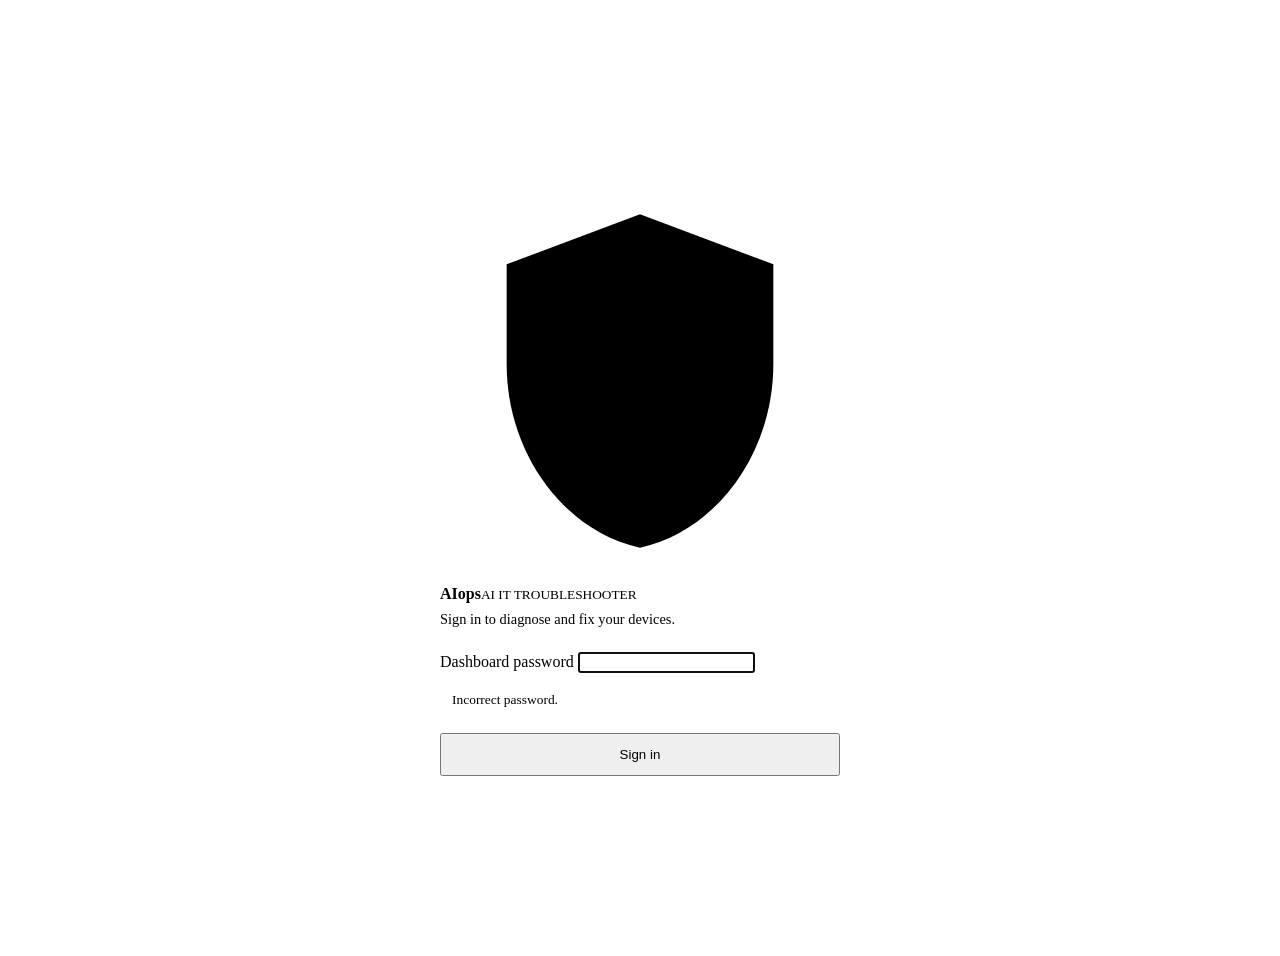
==== frontend/login.html @ 0e2e742e "Half Done" ====
<!doctype html>
<html lang="en" data-theme="dark">
<head>
  <meta charset="utf-8">
  <meta name="viewport" content="width=device-width, initial-scale=1">
  <title>AIops · Sign in</title>
  <link rel="stylesheet" href="/static/style.css">
  <script>
    try { const saved = localStorage.getItem('sentinel-theme'); if (saved) document.documentElement.dataset.theme = saved; } catch (_error) {}
  </script>
  <style>
    .login-shell { display: grid; place-items: center; min-height: 100vh; padding: 20px; }
    .login-card { width: min(400px, 100%); padding: 34px; background: var(--surface); border: 1px solid var(--line); border-radius: var(--radius); box-shadow: var(--shadow); }
    .login-card .brand { margin: 0 0 8px; }
    .login-card .subheading { margin: 0 0 24px; font-size: .9rem; }
    .login-card .primary-button { width: 100%; margin-top: 16px; padding: 12px; }
    .login-error { margin-top: 10px; padding: 9px 12px; border-radius: var(--radius-sm); color: var(--bad); background: var(--bad-soft); font-size: .84rem; }
  </style>
</head>
<body>
  <div class="login-shell">
    <form class="login-card" method="post" action="/login">
      <div class="brand">
        <span class="brand-mark"><svg viewBox="0 0 24 24"><path d="M12 2l8 3v6c0 5.3-3.4 10-8 11-4.6-1-8-5.7-8-11V5z"/></svg></span>
        <div><strong>AIops</strong><small>AI IT TROUBLESHOOTER</small></div>
      </div>
      <p class="subheading">Sign in to diagnose and fix your devices.</p>
      <label class="field-label" for="password">Dashboard password</label>
      <input id="password" class="field-input" name="password" type="password" autocomplete="current-password" autofocus required>
      <div id="login-error" class="login-error hidden">Incorrect password.</div>
      <button class="primary-button" type="submit">Sign in</button>
    </form>
  </div>
  <script>
    if (new URLSearchParams(location.search).get('error')) {
      document.getElementById('login-error').classList.remove('hidden');
    }
  </script>
</body>
</html>
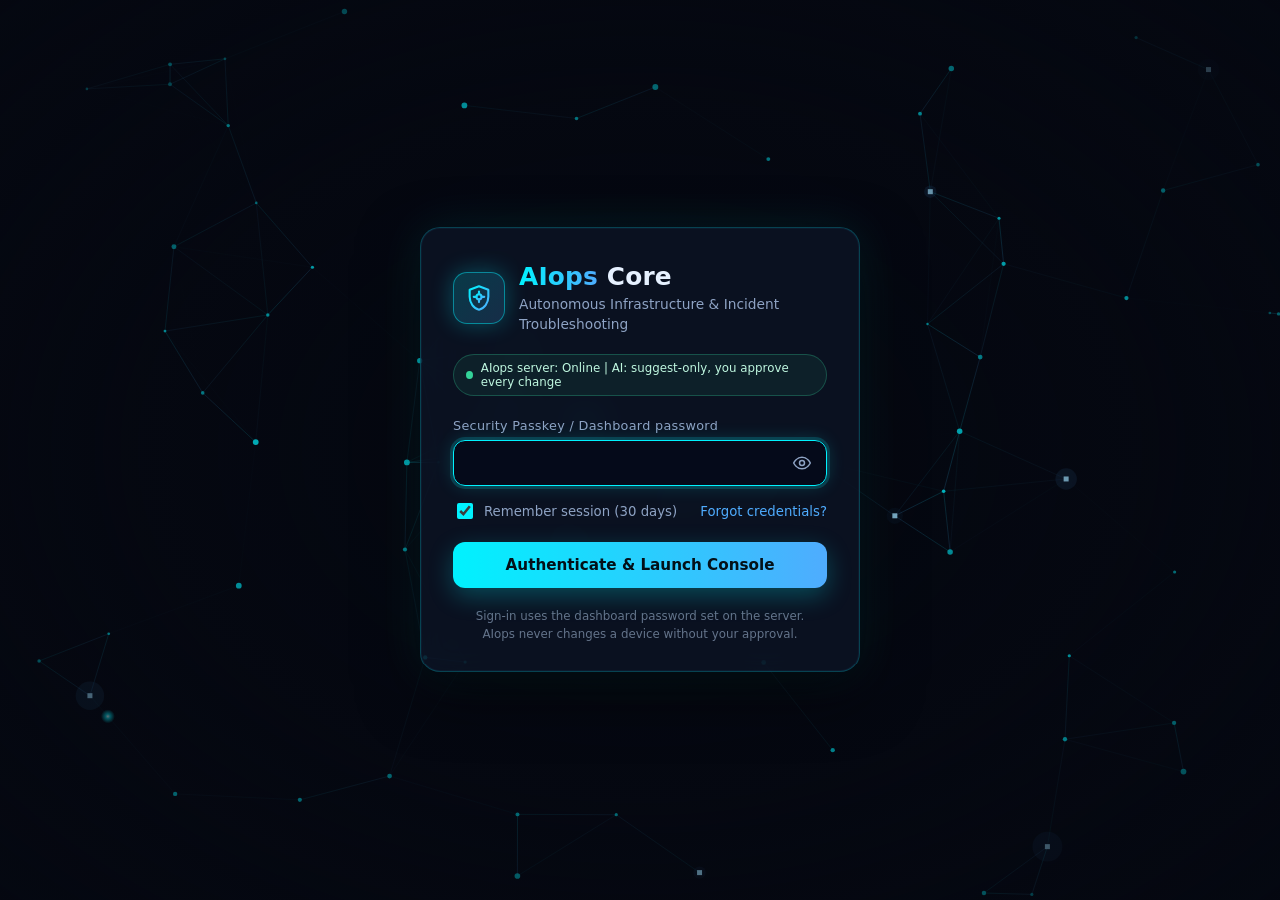
==== commit 6507de59: "Version 2.0." ====
--- a/frontend/login.html
+++ b/frontend/login.html
@@ -1,40 +1,300 @@
 <!doctype html>
-<html lang="en" data-theme="dark">
+<html lang="en">
 <head>
   <meta charset="utf-8">
   <meta name="viewport" content="width=device-width, initial-scale=1">
-  <title>AIops · Sign in</title>
-  <link rel="stylesheet" href="/static/style.css">
-  <script>
-    try { const saved = localStorage.getItem('sentinel-theme'); if (saved) document.documentElement.dataset.theme = saved; } catch (_error) {}
-  </script>
+  <title>AIops Core · Sign in</title>
+  <!-- Self-contained on purpose: the login page must work on a LAN server without internet (no CDN). -->
   <style>
-    .login-shell { display: grid; place-items: center; min-height: 100vh; padding: 20px; }
-    .login-card { width: min(400px, 100%); padding: 34px; background: var(--surface); border: 1px solid var(--line); border-radius: var(--radius); box-shadow: var(--shadow); }
-    .login-card .brand { margin: 0 0 8px; }
-    .login-card .subheading { margin: 0 0 24px; font-size: .9rem; }
-    .login-card .primary-button { width: 100%; margin-top: 16px; padding: 12px; }
-    .login-error { margin-top: 10px; padding: 9px 12px; border-radius: var(--radius-sm); color: var(--bad); background: var(--bad-soft); font-size: .84rem; }
+    :root {
+      --bg: #050811;
+      --cyan: #00f2fe;
+      --blue: #4facfe;
+      --card: rgba(15, 23, 42, 0.65);
+      --line: rgba(0, 242, 254, 0.22);
+      --text: #e6f1ff;
+      --muted: #8ea3c4;
+      --field: rgba(2, 6, 23, 0.6);
+      --bad: #f87171;
+      --ok: #34d399;
+      --font: "Inter", "Segoe UI Variable Text", "Segoe UI", system-ui, -apple-system, sans-serif;
+    }
+    * { box-sizing: border-box; }
+    html, body { height: 100%; margin: 0; }
+    body { background: var(--bg); color: var(--text); font-family: var(--font); overflow-x: hidden; }
+    #mesh { position: fixed; inset: 0; width: 100%; height: 100%; display: block; z-index: 0; }
+    .vignette { position: fixed; inset: 0; z-index: 1; pointer-events: none;
+      background: radial-gradient(ellipse at center, transparent 0%, rgba(5, 8, 17, 0.35) 55%, rgba(5, 8, 17, 0.9) 100%); }
+    .shell { position: relative; z-index: 2; min-height: 100%; display: grid; place-items: center; padding: 24px 16px; }
+
+    .card { width: min(440px, 100%); padding: 34px 32px 28px; border-radius: 20px; background: var(--card);
+      border: 1px solid var(--line); -webkit-backdrop-filter: blur(16px); backdrop-filter: blur(16px);
+      box-shadow: 0 0 0 1px rgba(79, 172, 254, 0.06) inset, 0 20px 60px rgba(0, 0, 0, 0.55), 0 0 48px rgba(0, 242, 254, 0.10);
+      animation: rise .6s ease-out both; }
+    @keyframes rise { from { opacity: 0; transform: translateY(14px) scale(.98); } to { opacity: 1; transform: none; } }
+
+    .brand { display: flex; align-items: center; gap: 14px; }
+    .badge { width: 52px; height: 52px; flex: none; display: grid; place-items: center; border-radius: 14px;
+      background: linear-gradient(135deg, rgba(0, 242, 254, 0.18), rgba(79, 172, 254, 0.18)); border: 1px solid rgba(0, 242, 254, 0.45);
+      box-shadow: 0 0 22px rgba(0, 242, 254, 0.28); }
+    .badge svg { width: 28px; height: 28px; }
+    h1 { margin: 0; font-size: 1.55rem; letter-spacing: .2px; }
+    h1 span { background: linear-gradient(90deg, var(--cyan), var(--blue)); -webkit-background-clip: text; background-clip: text; color: transparent; }
+    .subtitle { margin: 4px 0 0; color: var(--muted); font-size: .86rem; line-height: 1.4; }
+
+    .status { display: inline-flex; align-items: center; gap: 8px; margin: 20px 0 22px; padding: 6px 12px; border-radius: 999px;
+      font-size: .74rem; color: #bff7e0; background: rgba(52, 211, 153, 0.08); border: 1px solid rgba(52, 211, 153, 0.28); }
+    .dot { width: 8px; height: 8px; border-radius: 50%; background: var(--ok); box-shadow: 0 0 0 0 rgba(52, 211, 153, 0.7); animation: pulse 1.8s infinite; }
+    @keyframes pulse { 0% { box-shadow: 0 0 0 0 rgba(52, 211, 153, .7); } 70% { box-shadow: 0 0 0 9px rgba(52, 211, 153, 0); } 100% { box-shadow: 0 0 0 0 rgba(52, 211, 153, 0); } }
+
+    label.field { display: block; margin-bottom: 7px; font-size: .8rem; color: var(--muted); letter-spacing: .3px; }
+    .input-wrap { position: relative; }
+    input[type=password], input[type=text] { width: 100%; padding: 13px 46px 13px 14px; border-radius: 12px; font: inherit; font-size: .95rem;
+      color: var(--text); background: var(--field); border: 1px solid rgba(148, 163, 184, 0.22); outline: none; transition: border-color .2s, box-shadow .2s; }
+    input[type=password]:focus, input[type=text]:focus { border-color: var(--cyan); box-shadow: 0 0 0 3px rgba(0, 242, 254, 0.16), 0 0 18px rgba(0, 242, 254, 0.18); }
+    .toggle { position: absolute; right: 8px; top: 50%; transform: translateY(-50%); width: 34px; height: 34px; display: grid; place-items: center;
+      border: 0; border-radius: 8px; background: transparent; color: var(--muted); cursor: pointer; }
+    .toggle:hover, .toggle:focus-visible { color: var(--cyan); background: rgba(0, 242, 254, 0.08); outline: none; }
+    .toggle svg { width: 20px; height: 20px; }
+
+    .row { display: flex; align-items: center; justify-content: space-between; gap: 12px; margin: 14px 0 20px; font-size: .83rem; flex-wrap: wrap; }
+    .check { display: inline-flex; align-items: center; gap: 8px; color: var(--muted); cursor: pointer; }
+    .check input { width: 16px; height: 16px; accent-color: var(--cyan); }
+    .link { color: var(--blue); background: none; border: 0; padding: 0; font: inherit; cursor: pointer; }
+    .link:hover, .link:focus-visible { color: var(--cyan); text-decoration: underline; outline: none; }
+    .help { margin: -8px 0 18px; padding: 10px 12px; border-radius: 10px; font-size: .8rem; line-height: 1.5; color: var(--muted);
+      background: rgba(79, 172, 254, 0.07); border: 1px solid rgba(79, 172, 254, 0.2); }
+    .help code { color: var(--text); }
+
+    .cta { position: relative; width: 100%; padding: 14px; border: 0; border-radius: 12px; cursor: pointer; font: inherit; font-weight: 600; font-size: .95rem;
+      color: #031018; background: linear-gradient(90deg, var(--cyan), var(--blue)); box-shadow: 0 8px 24px rgba(0, 242, 254, 0.25);
+      transition: transform .15s, box-shadow .2s, filter .2s; display: inline-flex; align-items: center; justify-content: center; gap: 10px; }
+    .cta:hover { transform: translateY(-2px); box-shadow: 0 12px 30px rgba(0, 242, 254, 0.35); filter: brightness(1.05); }
+    .cta:focus-visible { outline: 2px solid #fff; outline-offset: 3px; }
+    .cta:disabled { cursor: progress; transform: none; filter: saturate(.8); }
+    .spinner { width: 18px; height: 18px; border-radius: 50%; border: 2px solid rgba(3, 16, 24, 0.3); border-top-color: #031018; animation: spin .8s linear infinite; display: none; }
+    .loading .spinner { display: inline-block; }
+    @keyframes spin { to { transform: rotate(360deg); } }
+
+    .error { margin: 12px 0 0; padding: 10px 12px; border-radius: 10px; font-size: .84rem; color: #fecaca; background: rgba(248, 113, 113, 0.1); border: 1px solid rgba(248, 113, 113, 0.35); }
+    .foot { margin: 20px 0 0; text-align: center; font-size: .74rem; color: #64748b; line-height: 1.5; }
+    [hidden] { display: none !important; }
+
+    @media (max-width: 480px) { .card { padding: 26px 20px 22px; border-radius: 16px; } h1 { font-size: 1.35rem; } .badge { width: 46px; height: 46px; } }
+    @media (prefers-reduced-motion: reduce) { .card, .dot, .spinner { animation: none; } .cta:hover { transform: none; } }
   </style>
 </head>
 <body>
-  <div class="login-shell">
-    <form class="login-card" method="post" action="/login">
+  <canvas id="mesh" aria-hidden="true"></canvas>
+  <div class="vignette"></div>
+
+  <main class="shell">
+    <form id="login" class="card" method="post" action="/login" novalidate>
       <div class="brand">
-        <span class="brand-mark"><svg viewBox="0 0 24 24"><path d="M12 2l8 3v6c0 5.3-3.4 10-8 11-4.6-1-8-5.7-8-11V5z"/></svg></span>
-        <div><strong>AIops</strong><small>AI IT TROUBLESHOOTER</small></div>
+        <div class="badge" aria-hidden="true">
+          <svg viewBox="0 0 24 24" fill="none" stroke="url(#g)" stroke-width="1.8" stroke-linecap="round" stroke-linejoin="round">
+            <defs><linearGradient id="g" x1="0" y1="0" x2="1" y2="1"><stop offset="0" stop-color="#00f2fe"/><stop offset="1" stop-color="#4facfe"/></linearGradient></defs>
+            <path d="M12 2l8 3v6c0 5.3-3.4 10-8 11-4.6-1-8-5.7-8-11V5z"/><circle cx="12" cy="11" r="2.2"/><path d="M12 8.8V6.5M12 13.2v2.3M9.8 11H7.5M14.2 11h2.3"/>
+          </svg>
+        </div>
+        <div>
+          <h1><span>AIops</span> Core</h1>
+          <p class="subtitle">Autonomous Infrastructure &amp; Incident Troubleshooting</p>
+        </div>
       </div>
-      <p class="subheading">Sign in to diagnose and fix your devices.</p>
-      <label class="field-label" for="password">Dashboard password</label>
-      <input id="password" class="field-input" name="password" type="password" autocomplete="current-password" autofocus required>
-      <div id="login-error" class="login-error hidden">Incorrect password.</div>
-      <button class="primary-button" type="submit">Sign in</button>
+
+      <!-- Only true statements: this page was served, so the server is up; the AI only suggests. -->
+      <div class="status" role="status"><span class="dot" aria-hidden="true"></span>AIops server: Online | AI: suggest-only, you approve every change</div>
+
+      <label class="field" for="password">Security Passkey / Dashboard password</label>
+      <div class="input-wrap">
+        <input id="password" name="password" type="password" autocomplete="current-password" autofocus required aria-describedby="login-error">
+        <button id="toggle" class="toggle" type="button" aria-label="Show password" aria-pressed="false">
+          <svg id="eye" viewBox="0 0 24 24" fill="none" stroke="currentColor" stroke-width="1.8" stroke-linecap="round" stroke-linejoin="round"><path d="M2 12s3.6-7 10-7 10 7 10 7-3.6 7-10 7S2 12 2 12z"/><circle cx="12" cy="12" r="3"/></svg>
+          <svg id="eye-off" viewBox="0 0 24 24" fill="none" stroke="currentColor" stroke-width="1.8" stroke-linecap="round" stroke-linejoin="round" hidden><path d="M3 3l18 18"/><path d="M10.6 5.1A9.7 9.7 0 0 1 12 5c6.4 0 10 7 10 7a17 17 0 0 1-3.2 4.1M6.6 6.6C3.8 8.4 2 12 2 12s3.6 7 10 7a9.6 9.6 0 0 0 5.4-1.6"/><path d="M9.9 9.9a3 3 0 0 0 4.2 4.2"/></svg>
+        </button>
+      </div>
+
+      <div class="row">
+        <input type="hidden" name="remember_present" value="1">
+        <label class="check"><input type="checkbox" name="remember" value="on" checked> Remember session (30 days)</label>
+        <button id="forgot" class="link" type="button" aria-expanded="false" aria-controls="help">Forgot credentials?</button>
+      </div>
+      <div id="help" class="help" hidden>
+        The password is <code>DASHBOARD_PASSWORD</code> in the server's <code>.env</code> file. Ask the person who runs the
+        AIops server; it cannot be reset from this page.
+      </div>
+
+      <button id="submit" class="cta" type="submit"><span class="spinner" aria-hidden="true"></span><span id="cta-text">Authenticate &amp; Launch Console</span></button>
+      <p id="login-error" class="error" role="alert" hidden>Incorrect password.</p>
+
+      <p class="foot">Sign-in uses the dashboard password set on the server.<br>AIops never changes a device without your approval.</p>
     </form>
-  </div>
+  </main>
+
   <script>
-    if (new URLSearchParams(location.search).get('error')) {
-      document.getElementById('login-error').classList.remove('hidden');
-    }
+    // ---- Form: show/hide password, help, loading state, error from the server ----
+    (() => {
+      const form = document.getElementById('login');
+      const input = document.getElementById('password');
+      const toggle = document.getElementById('toggle');
+      const error = document.getElementById('login-error');
+      if (new URLSearchParams(location.search).get('error')) error.hidden = false;
+      toggle.addEventListener('click', () => {
+        const show = input.type === 'password';
+        input.type = show ? 'text' : 'password';
+        toggle.setAttribute('aria-pressed', String(show));
+        toggle.setAttribute('aria-label', show ? 'Hide password' : 'Show password');
+        document.getElementById('eye').hidden = show;
+        document.getElementById('eye-off').hidden = !show;
+        input.focus();
+      });
+      document.getElementById('forgot').addEventListener('click', (event) => {
+        const help = document.getElementById('help');
+        help.hidden = !help.hidden;
+        event.currentTarget.setAttribute('aria-expanded', String(!help.hidden));
+      });
+      form.addEventListener('submit', (event) => {
+        if (!input.value) { event.preventDefault(); error.textContent = 'Enter the dashboard password.'; error.hidden = false; input.focus(); return; }
+        input.type = 'password';  // never send the page away with the password visible
+        const button = document.getElementById('submit');
+        button.disabled = true;
+        button.classList.add('loading');
+        document.getElementById('cta-text').textContent = 'Authenticating...';
+      });
+      // Back button after a failed or slow attempt: never leave the button stuck in its loading state.
+      window.addEventListener('pageshow', () => {
+        const button = document.getElementById('submit');
+        button.disabled = false;
+        button.classList.remove('loading');
+        document.getElementById('cta-text').textContent = 'Authenticate & Launch Console';
+      });
+    })();
+
+    // ---- Background: neural mesh of telemetry nodes, travelling data packets, cursor links ----
+    (() => {
+      const canvas = document.getElementById('mesh');
+      const ctx = canvas.getContext('2d');
+      const reduced = window.matchMedia('(prefers-reduced-motion: reduce)');
+      const LINK = 150, CURSOR_LINK = 190;
+      let width = 0, height = 0, dpr = 1, nodes = [], packets = [], frame = null, last = 0;
+      const mouse = { x: -9999, y: -9999, active: false };
+
+      function resize() {
+        dpr = Math.min(window.devicePixelRatio || 1, 2);
+        width = window.innerWidth; height = window.innerHeight;
+        canvas.width = Math.floor(width * dpr); canvas.height = Math.floor(height * dpr);
+        ctx.setTransform(dpr, 0, 0, dpr, 0, 0);
+        const count = Math.max(28, Math.min(95, Math.round(width * height / 16000)));
+        while (nodes.length < count) nodes.push(node());
+        nodes.length = count;
+        for (const item of nodes) { item.x = Math.min(item.x, width); item.y = Math.min(item.y, height); }
+        packets = packets.filter((packet) => packet.a < nodes.length && packet.b < nodes.length);
+        if (reduced.matches) draw(0);
+      }
+
+      function node() {
+        const speed = 0.12 + Math.random() * 0.28, angle = Math.random() * Math.PI * 2;
+        return { x: Math.random() * width, y: Math.random() * height, vx: Math.cos(angle) * speed, vy: Math.sin(angle) * speed,
+                 r: 1.2 + Math.random() * 1.8, server: Math.random() < 0.14, phase: Math.random() * Math.PI * 2 };
+      }
+
+      function spawnPacket() {
+        // A pulse leaves a random node toward one of its current neighbours.
+        const a = Math.floor(Math.random() * nodes.length);
+        const near = [];
+        for (let b = 0; b < nodes.length; b++) {
+          if (b !== a && Math.hypot(nodes[a].x - nodes[b].x, nodes[a].y - nodes[b].y) < LINK) near.push(b);
+        }
+        if (near.length) packets.push({ a, b: near[Math.floor(Math.random() * near.length)], t: 0, speed: 0.006 + Math.random() * 0.01 });
+      }
+
+      function draw(dt) {
+        ctx.clearRect(0, 0, width, height);
+        const step = Math.min(dt / 16.7, 3);
+        for (const item of nodes) {
+          if (!reduced.matches) {
+            item.x += item.vx * step; item.y += item.vy * step;
+            if (item.x < 0 || item.x > width) item.vx *= -1;
+            if (item.y < 0 || item.y > height) item.vy *= -1;
+            item.phase += 0.03 * step;
+          }
+        }
+        // Links between nearby nodes, brighter when closer.
+        for (let i = 0; i < nodes.length; i++) {
+          for (let j = i + 1; j < nodes.length; j++) {
+            const a = nodes[i], b = nodes[j], d = Math.hypot(a.x - b.x, a.y - b.y);
+            if (d < LINK) {
+              const alpha = (1 - d / LINK) * 0.38;
+              const gradient = ctx.createLinearGradient(a.x, a.y, b.x, b.y);
+              gradient.addColorStop(0, `rgba(0, 242, 254, ${alpha})`);
+              gradient.addColorStop(1, `rgba(79, 172, 254, ${alpha})`);
+              ctx.strokeStyle = gradient; ctx.lineWidth = 0.8;
+              ctx.beginPath(); ctx.moveTo(a.x, a.y); ctx.lineTo(b.x, b.y); ctx.stroke();
+            }
+          }
+        }
+        // Cursor: nearby nodes reach out to it.
+        if (mouse.active) {
+          for (const item of nodes) {
+            const d = Math.hypot(item.x - mouse.x, item.y - mouse.y);
+            if (d < CURSOR_LINK) {
+              ctx.strokeStyle = `rgba(0, 242, 254, ${(1 - d / CURSOR_LINK) * 0.6})`; ctx.lineWidth = 1;
+              ctx.shadowColor = 'rgba(0, 242, 254, 0.8)'; ctx.shadowBlur = 8;
+              ctx.beginPath(); ctx.moveTo(item.x, item.y); ctx.lineTo(mouse.x, mouse.y); ctx.stroke();
+              ctx.shadowBlur = 0;
+            }
+          }
+        }
+        // Data packets travelling along live links (dropped when their link stretches too far).
+        if (!reduced.matches) {
+          if (packets.length < 26 && Math.random() < 0.12 * step) spawnPacket();
+          packets = packets.filter((packet) => {
+            const a = nodes[packet.a], b = nodes[packet.b];
+            if (!a || !b || Math.hypot(a.x - b.x, a.y - b.y) > LINK * 1.15) return false;
+            packet.t += packet.speed * step;
+            if (packet.t >= 1) return false;
+            const x = a.x + (b.x - a.x) * packet.t, y = a.y + (b.y - a.y) * packet.t;
+            const glow = ctx.createRadialGradient(x, y, 0, x, y, 7);
+            glow.addColorStop(0, 'rgba(230, 255, 255, 0.95)'); glow.addColorStop(0.35, 'rgba(0, 242, 254, 0.75)'); glow.addColorStop(1, 'rgba(0, 242, 254, 0)');
+            ctx.fillStyle = glow; ctx.beginPath(); ctx.arc(x, y, 7, 0, Math.PI * 2); ctx.fill();
+            return true;
+          });
+        }
+        // Nodes: small telemetry points, a few larger "servers" with a soft halo.
+        for (const item of nodes) {
+          const pulse = 0.6 + Math.sin(item.phase) * 0.4;
+          if (item.server) {
+            ctx.fillStyle = `rgba(79, 172, 254, ${0.12 * pulse})`;
+            ctx.beginPath(); ctx.arc(item.x, item.y, item.r * 5, 0, Math.PI * 2); ctx.fill();
+            ctx.fillStyle = 'rgba(160, 225, 255, 0.95)';
+            ctx.fillRect(item.x - 2.5, item.y - 2.5, 5, 5);
+          } else {
+            ctx.fillStyle = `rgba(0, 242, 254, ${0.55 + 0.4 * pulse})`;
+            ctx.beginPath(); ctx.arc(item.x, item.y, item.r, 0, Math.PI * 2); ctx.fill();
+          }
+        }
+      }
+
+      function loop(now) {
+        const dt = last ? now - last : 16.7;
+        last = now;
+        draw(dt);
+        frame = requestAnimationFrame(loop);
+      }
+
+      function start() { if (frame === null && !reduced.matches && !document.hidden) { last = 0; frame = requestAnimationFrame(loop); } }
+      function stop() { if (frame !== null) { cancelAnimationFrame(frame); frame = null; } }
+
+      window.addEventListener('resize', resize);
+      window.addEventListener('pointermove', (event) => { mouse.x = event.clientX; mouse.y = event.clientY; mouse.active = true; }, { passive: true });
+      document.addEventListener('pointerleave', () => { mouse.active = false; });
+      window.addEventListener('blur', () => { mouse.active = false; });
+      document.addEventListener('visibilitychange', () => (document.hidden ? stop() : start()));  // no work in a background tab
+      reduced.addEventListener?.('change', () => { stop(); start(); if (reduced.matches) draw(0); });
+      resize();
+      start();
+    })();
   </script>
 </body>
 </html>
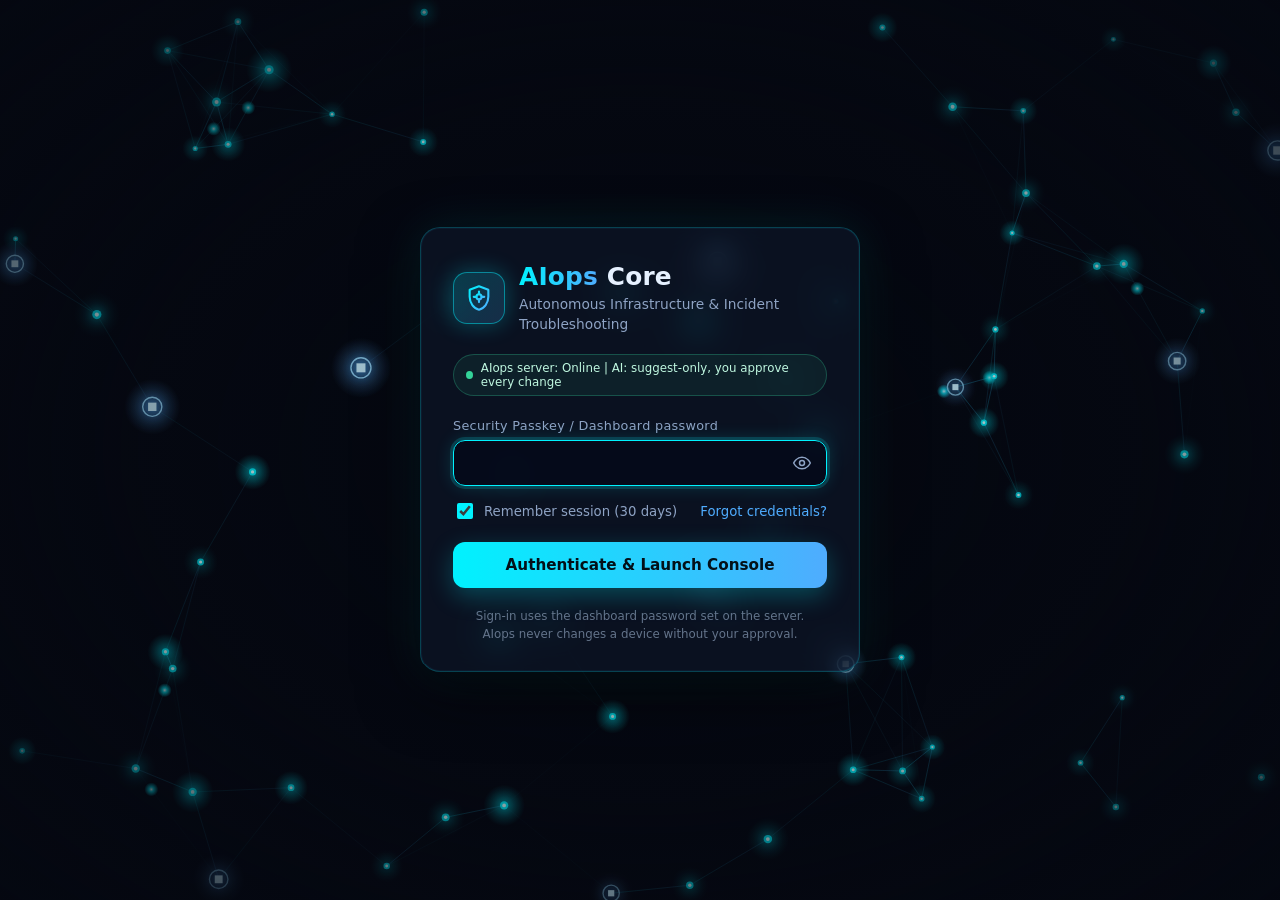
==== commit ee8a4db7: "UI 1.0" ====
--- a/frontend/login.html
+++ b/frontend/login.html
@@ -196,7 +196,7 @@
       function node() {
         const speed = 0.12 + Math.random() * 0.28, angle = Math.random() * Math.PI * 2;
         return { x: Math.random() * width, y: Math.random() * height, vx: Math.cos(angle) * speed, vy: Math.sin(angle) * speed,
-                 r: 1.2 + Math.random() * 1.8, server: Math.random() < 0.14, phase: Math.random() * Math.PI * 2 };
+                 r: 2.4 + Math.random() * 2.2, server: Math.random() < 0.18, phase: Math.random() * Math.PI * 2 };
       }
 
       function spawnPacket() {
@@ -225,7 +225,7 @@
           for (let j = i + 1; j < nodes.length; j++) {
             const a = nodes[i], b = nodes[j], d = Math.hypot(a.x - b.x, a.y - b.y);
             if (d < LINK) {
-              const alpha = (1 - d / LINK) * 0.38;
+              const alpha = (1 - d / LINK) * 0.45;
               const gradient = ctx.createLinearGradient(a.x, a.y, b.x, b.y);
               gradient.addColorStop(0, `rgba(0, 242, 254, ${alpha})`);
               gradient.addColorStop(1, `rgba(79, 172, 254, ${alpha})`);
@@ -261,18 +261,30 @@
             return true;
           });
         }
-        // Nodes: small telemetry points, a few larger "servers" with a soft halo.
+        // Nodes: glowing telemetry points with a halo and a bright core; larger "servers" with a ring.
         for (const item of nodes) {
           const pulse = 0.6 + Math.sin(item.phase) * 0.4;
+          const near = mouse.active && Math.hypot(item.x - mouse.x, item.y - mouse.y) < CURSOR_LINK;
+          const size = item.r * (item.server ? 1.5 : 1) * (near ? 1.35 : 1);
+          const halo = ctx.createRadialGradient(item.x, item.y, 0, item.x, item.y, size * 5);
+          const tint = item.server ? '79, 172, 254' : '0, 242, 254';
+          halo.addColorStop(0, `rgba(${tint}, ${0.45 * pulse})`);
+          halo.addColorStop(1, `rgba(${tint}, 0)`);
+          ctx.fillStyle = halo;
+          ctx.beginPath(); ctx.arc(item.x, item.y, size * 5, 0, Math.PI * 2); ctx.fill();
+          ctx.shadowColor = `rgba(${tint}, 0.9)`; ctx.shadowBlur = 12;
           if (item.server) {
-            ctx.fillStyle = `rgba(79, 172, 254, ${0.12 * pulse})`;
-            ctx.beginPath(); ctx.arc(item.x, item.y, item.r * 5, 0, Math.PI * 2); ctx.fill();
-            ctx.fillStyle = 'rgba(160, 225, 255, 0.95)';
-            ctx.fillRect(item.x - 2.5, item.y - 2.5, 5, 5);
+            ctx.strokeStyle = `rgba(160, 225, 255, ${0.55 + 0.4 * pulse})`; ctx.lineWidth = 1.4;
+            ctx.beginPath(); ctx.arc(item.x, item.y, size + 4, 0, Math.PI * 2); ctx.stroke();
+            ctx.fillStyle = 'rgba(200, 240, 255, 1)';
+            ctx.fillRect(item.x - size * 0.75, item.y - size * 0.75, size * 1.5, size * 1.5);
           } else {
-            ctx.fillStyle = `rgba(0, 242, 254, ${0.55 + 0.4 * pulse})`;
-            ctx.beginPath(); ctx.arc(item.x, item.y, item.r, 0, Math.PI * 2); ctx.fill();
+            ctx.fillStyle = `rgba(0, 242, 254, ${0.8 + 0.2 * pulse})`;
+            ctx.beginPath(); ctx.arc(item.x, item.y, size, 0, Math.PI * 2); ctx.fill();
+            ctx.fillStyle = 'rgba(230, 255, 255, 0.95)';  // white-hot core
+            ctx.beginPath(); ctx.arc(item.x, item.y, size * 0.45, 0, Math.PI * 2); ctx.fill();
           }
+          ctx.shadowBlur = 0;
         }
       }
 
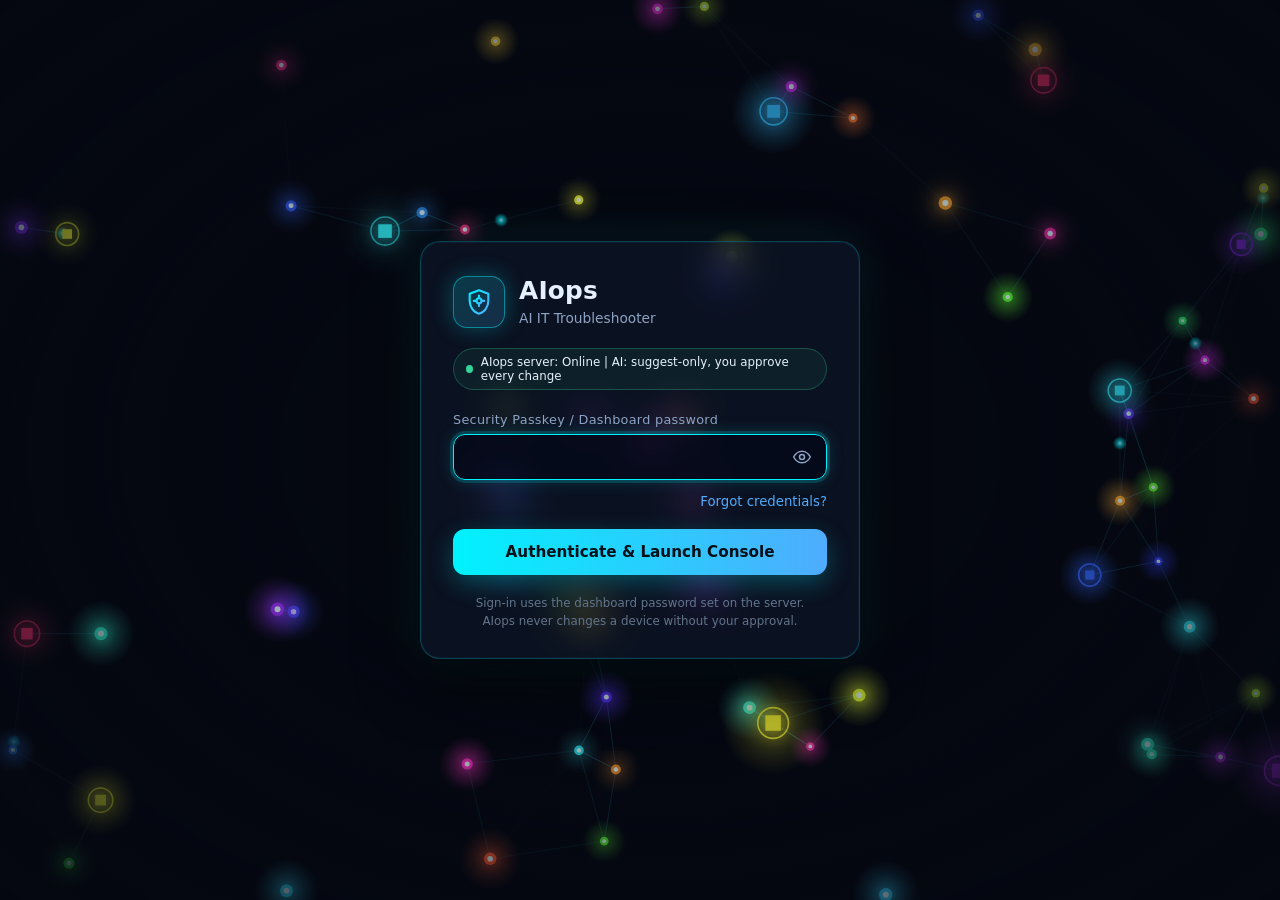
==== commit f1f70f5f: "UI" ====
--- a/frontend/login.html
+++ b/frontend/login.html
@@ -3,7 +3,7 @@
 <head>
   <meta charset="utf-8">
   <meta name="viewport" content="width=device-width, initial-scale=1">
-  <title>AIops Core · Sign in</title>
+  <title>AIops · AI IT Troubleshooter · Sign in</title>
   <!-- Self-contained on purpose: the login page must work on a LAN server without internet (no CDN). -->
   <style>
     :root {
@@ -39,11 +39,10 @@
       box-shadow: 0 0 22px rgba(0, 242, 254, 0.28); }
     .badge svg { width: 28px; height: 28px; }
     h1 { margin: 0; font-size: 1.55rem; letter-spacing: .2px; }
-    h1 span { background: linear-gradient(90deg, var(--cyan), var(--blue)); -webkit-background-clip: text; background-clip: text; color: transparent; }
     .subtitle { margin: 4px 0 0; color: var(--muted); font-size: .86rem; line-height: 1.4; }
 
     .status { display: inline-flex; align-items: center; gap: 8px; margin: 20px 0 22px; padding: 6px 12px; border-radius: 999px;
-      font-size: .74rem; color: #bff7e0; background: rgba(52, 211, 153, 0.08); border: 1px solid rgba(52, 211, 153, 0.28); }
+      font-size: .74rem; color: var(--text); background: rgba(52, 211, 153, 0.08); border: 1px solid rgba(52, 211, 153, 0.28); }
     .dot { width: 8px; height: 8px; border-radius: 50%; background: var(--ok); box-shadow: 0 0 0 0 rgba(52, 211, 153, 0.7); animation: pulse 1.8s infinite; }
     @keyframes pulse { 0% { box-shadow: 0 0 0 0 rgba(52, 211, 153, .7); } 70% { box-shadow: 0 0 0 9px rgba(52, 211, 153, 0); } 100% { box-shadow: 0 0 0 0 rgba(52, 211, 153, 0); } }
 
@@ -57,9 +56,7 @@
     .toggle:hover, .toggle:focus-visible { color: var(--cyan); background: rgba(0, 242, 254, 0.08); outline: none; }
     .toggle svg { width: 20px; height: 20px; }
 
-    .row { display: flex; align-items: center; justify-content: space-between; gap: 12px; margin: 14px 0 20px; font-size: .83rem; flex-wrap: wrap; }
-    .check { display: inline-flex; align-items: center; gap: 8px; color: var(--muted); cursor: pointer; }
-    .check input { width: 16px; height: 16px; accent-color: var(--cyan); }
+    .row { display: flex; align-items: center; justify-content: flex-end; gap: 12px; margin: 14px 0 20px; font-size: .83rem; flex-wrap: wrap; }
     .link { color: var(--blue); background: none; border: 0; padding: 0; font: inherit; cursor: pointer; }
     .link:hover, .link:focus-visible { color: var(--cyan); text-decoration: underline; outline: none; }
     .help { margin: -8px 0 18px; padding: 10px 12px; border-radius: 10px; font-size: .8rem; line-height: 1.5; color: var(--muted);
@@ -98,8 +95,8 @@
           </svg>
         </div>
         <div>
-          <h1><span>AIops</span> Core</h1>
-          <p class="subtitle">Autonomous Infrastructure &amp; Incident Troubleshooting</p>
+          <h1>AIops</h1>
+          <p class="subtitle">AI IT Troubleshooter</p>
         </div>
       </div>
 
@@ -116,8 +113,6 @@
       </div>
 
       <div class="row">
-        <input type="hidden" name="remember_present" value="1">
-        <label class="check"><input type="checkbox" name="remember" value="on" checked> Remember session (30 days)</label>
         <button id="forgot" class="link" type="button" aria-expanded="false" aria-controls="help">Forgot credentials?</button>
       </div>
       <div id="help" class="help" hidden>
@@ -177,7 +172,7 @@
       const ctx = canvas.getContext('2d');
       const reduced = window.matchMedia('(prefers-reduced-motion: reduce)');
       const LINK = 150, CURSOR_LINK = 190;
-      let width = 0, height = 0, dpr = 1, nodes = [], packets = [], frame = null, last = 0;
+      let width = 0, height = 0, dpr = 1, nodes = [], packets = [], frame = null, last = 0, hueClock = 0;
       const mouse = { x: -9999, y: -9999, active: false };
 
       function resize() {
@@ -196,7 +191,7 @@
       function node() {
         const speed = 0.12 + Math.random() * 0.28, angle = Math.random() * Math.PI * 2;
         return { x: Math.random() * width, y: Math.random() * height, vx: Math.cos(angle) * speed, vy: Math.sin(angle) * speed,
-                 r: 2.4 + Math.random() * 2.2, server: Math.random() < 0.18, phase: Math.random() * Math.PI * 2 };
+                 r: 4 + Math.random() * 3, server: Math.random() < 0.18, phase: Math.random() * Math.PI * 2, hue: Math.random() * 360 };
       }
 
       function spawnPacket() {
@@ -212,6 +207,7 @@
       function draw(dt) {
         ctx.clearRect(0, 0, width, height);
         const step = Math.min(dt / 16.7, 3);
+        if (!reduced.matches) hueClock = (hueClock + 1 * step) % 360;  // about one full RGB cycle every 6 s
         for (const item of nodes) {
           if (!reduced.matches) {
             item.x += item.vx * step; item.y += item.vy * step;
@@ -266,20 +262,22 @@
           const pulse = 0.6 + Math.sin(item.phase) * 0.4;
           const near = mouse.active && Math.hypot(item.x - mouse.x, item.y - mouse.y) < CURSOR_LINK;
           const size = item.r * (item.server ? 1.5 : 1) * (near ? 1.35 : 1);
+          // Neon RGB: every node cycles through the colour wheel, each from its own starting hue.
+          const hue = (item.hue + hueClock) % 360;
+          const neon = (alpha) => `hsla(${hue}, 100%, 60%, ${alpha})`;
           const halo = ctx.createRadialGradient(item.x, item.y, 0, item.x, item.y, size * 5);
-          const tint = item.server ? '79, 172, 254' : '0, 242, 254';
-          halo.addColorStop(0, `rgba(${tint}, ${0.45 * pulse})`);
-          halo.addColorStop(1, `rgba(${tint}, 0)`);
+          halo.addColorStop(0, neon(0.5 * pulse));
+          halo.addColorStop(1, neon(0));
           ctx.fillStyle = halo;
           ctx.beginPath(); ctx.arc(item.x, item.y, size * 5, 0, Math.PI * 2); ctx.fill();
-          ctx.shadowColor = `rgba(${tint}, 0.9)`; ctx.shadowBlur = 12;
+          ctx.shadowColor = neon(0.95); ctx.shadowBlur = 16;
           if (item.server) {
-            ctx.strokeStyle = `rgba(160, 225, 255, ${0.55 + 0.4 * pulse})`; ctx.lineWidth = 1.4;
-            ctx.beginPath(); ctx.arc(item.x, item.y, size + 4, 0, Math.PI * 2); ctx.stroke();
-            ctx.fillStyle = 'rgba(200, 240, 255, 1)';
+            ctx.strokeStyle = neon(0.6 + 0.4 * pulse); ctx.lineWidth = 1.6;
+            ctx.beginPath(); ctx.arc(item.x, item.y, size + 5, 0, Math.PI * 2); ctx.stroke();
+            ctx.fillStyle = neon(1);
             ctx.fillRect(item.x - size * 0.75, item.y - size * 0.75, size * 1.5, size * 1.5);
           } else {
-            ctx.fillStyle = `rgba(0, 242, 254, ${0.8 + 0.2 * pulse})`;
+            ctx.fillStyle = neon(0.85 + 0.15 * pulse);
             ctx.beginPath(); ctx.arc(item.x, item.y, size, 0, Math.PI * 2); ctx.fill();
             ctx.fillStyle = 'rgba(230, 255, 255, 0.95)';  // white-hot core
             ctx.beginPath(); ctx.arc(item.x, item.y, size * 0.45, 0, Math.PI * 2); ctx.fill();
